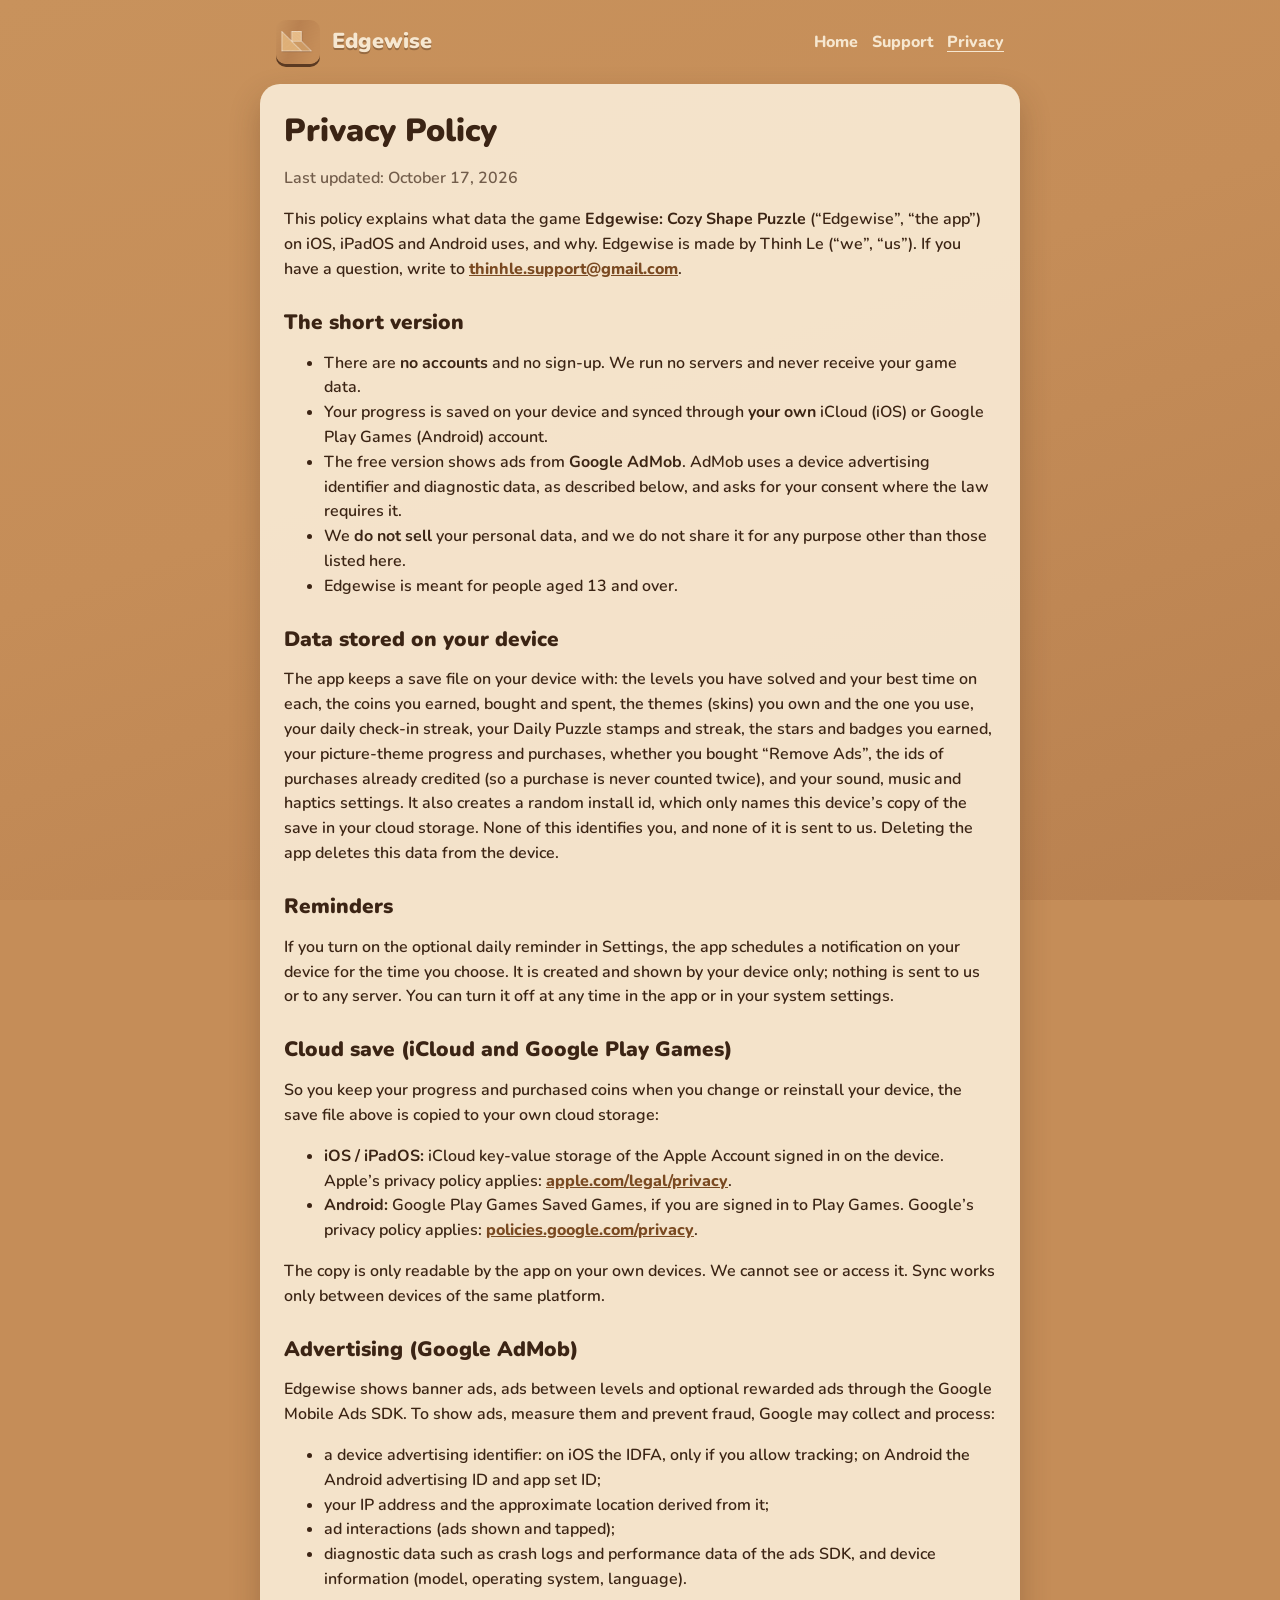
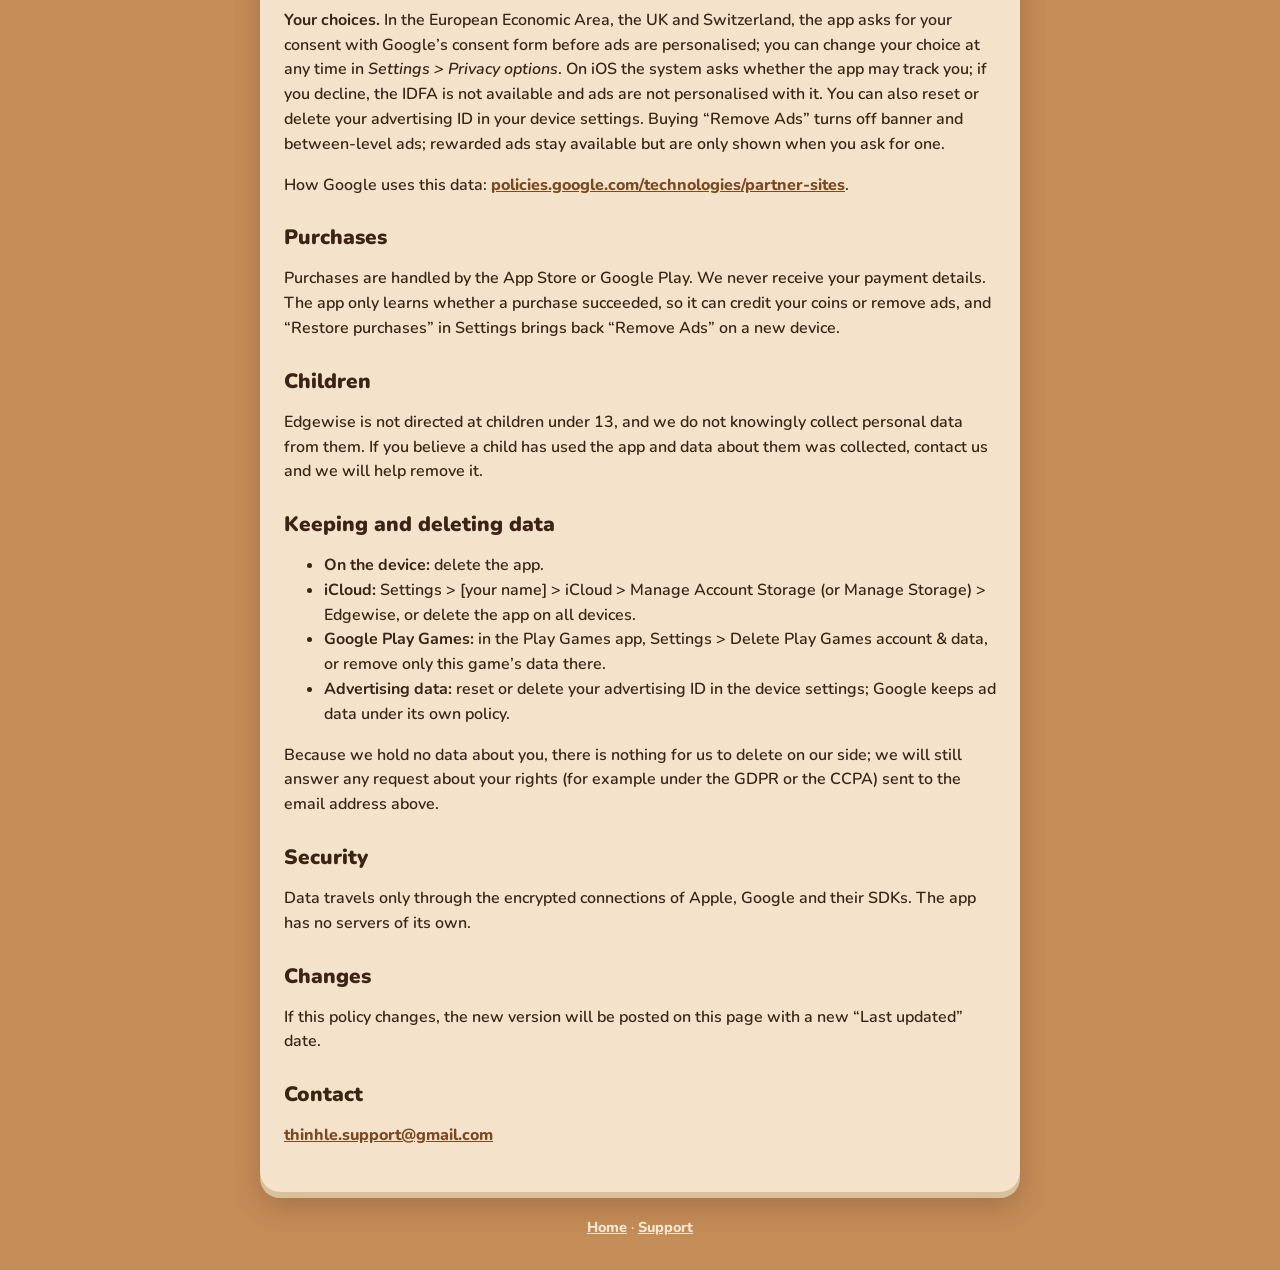
==== privacy.html @ 1b246bf4 "Edgewise site" ====
<!doctype html>
<html lang="en">
<head>
  <meta charset="utf-8">
  <meta name="viewport" content="width=device-width, initial-scale=1">
  <title>Privacy Policy · Edgewise</title>
  <meta name="description" content="How Edgewise: Cozy Shape Puzzle handles your data.">
  <link rel="icon" href="favicon.png">
  <link rel="preconnect" href="https://fonts.googleapis.com">
  <link rel="preconnect" href="https://fonts.gstatic.com" crossorigin>
  <link href="https://fonts.googleapis.com/css2?family=Nunito:wght@600;800;900&display=swap" rel="stylesheet">
  <link rel="stylesheet" href="style.css">
</head>
<body>
  <header>
    <a href="index.html"><img src="icon.png" alt=""><span class="name">Edgewise</span></a>
    <nav>
      <a href="index.html">Home</a>
      <a href="support.html">Support</a>
      <a href="privacy.html" aria-current="page">Privacy</a>
    </nav>
  </header>
  <main>
    <h1>Privacy Policy</h1>
    <p class="muted">Last updated: October 17, 2026</p>

    <p>This policy explains what data the game <strong>Edgewise: Cozy Shape Puzzle</strong> (“Edgewise”, “the app”) on iOS, iPadOS and Android uses, and why. Edgewise is made by <span data-owner="legal-name">Thinh Le</span> (“we”, “us”). If you have a question, write to <a href="mailto:thinhle.support@gmail.com">thinhle.support@gmail.com</a>.</p>

    <h2>The short version</h2>
    <ul>
      <li>There are <strong>no accounts</strong> and no sign-up. We run no servers and never receive your game data.</li>
      <li>Your progress is saved on your device and synced through <strong>your own</strong> iCloud (iOS) or Google Play Games (Android) account.</li>
      <li>The free version shows ads from <strong>Google AdMob</strong>. AdMob uses a device advertising identifier and diagnostic data, as described below, and asks for your consent where the law requires it.</li>
      <li>We <strong>do not sell</strong> your personal data, and we do not share it for any purpose other than those listed here.</li>
      <li>Edgewise is meant for people aged 13 and over.</li>
    </ul>

    <h2>Data stored on your device</h2>
    <p>The app keeps a save file on your device with: the levels you have solved and your best time on each, the coins you earned, bought and spent, the themes (skins) you own and the one you use, your daily check-in streak, your Daily Puzzle stamps and streak, the stars and badges you earned, your picture-theme progress and purchases, whether you bought “Remove Ads”, the ids of purchases already credited (so a purchase is never counted twice), and your sound, music and haptics settings. It also creates a random install id, which only names this device’s copy of the save in your cloud storage. None of this identifies you, and none of it is sent to us. Deleting the app deletes this data from the device.</p>

    <h2>Reminders</h2>
    <p>If you turn on the optional daily reminder in Settings, the app schedules a notification on your device for the time you choose. It is created and shown by your device only; nothing is sent to us or to any server. You can turn it off at any time in the app or in your system settings.</p>
    <h2>Cloud save (iCloud and Google Play Games)</h2>
    <p>So you keep your progress and purchased coins when you change or reinstall your device, the save file above is copied to your own cloud storage:</p>
    <ul>
      <li><strong>iOS / iPadOS:</strong> iCloud key-value storage of the Apple Account signed in on the device. Apple’s privacy policy applies: <a href="https://www.apple.com/legal/privacy/">apple.com/legal/privacy</a>.</li>
      <li><strong>Android:</strong> Google Play Games Saved Games, if you are signed in to Play Games. Google’s privacy policy applies: <a href="https://policies.google.com/privacy">policies.google.com/privacy</a>.</li>
    </ul>
    <p>The copy is only readable by the app on your own devices. We cannot see or access it. Sync works only between devices of the same platform.</p>

    <h2>Advertising (Google AdMob)</h2>
    <p>Edgewise shows banner ads, ads between levels and optional rewarded ads through the Google Mobile Ads SDK. To show ads, measure them and prevent fraud, Google may collect and process:</p>
    <ul>
      <li>a device advertising identifier: on iOS the IDFA, only if you allow tracking; on Android the Android advertising ID and app set ID;</li>
      <li>your IP address and the approximate location derived from it;</li>
      <li>ad interactions (ads shown and tapped);</li>
      <li>diagnostic data such as crash logs and performance data of the ads SDK, and device information (model, operating system, language).</li>
    </ul>
    <p><strong>Your choices.</strong> In the European Economic Area, the UK and Switzerland, the app asks for your consent with Google’s consent form before ads are personalised; you can change your choice at any time in <em>Settings &gt; Privacy options</em>. On iOS the system asks whether the app may track you; if you decline, the IDFA is not available and ads are not personalised with it. You can also reset or delete your advertising ID in your device settings. Buying “Remove Ads” turns off banner and between-level ads; rewarded ads stay available but are only shown when you ask for one.</p>
    <p>How Google uses this data: <a href="https://policies.google.com/technologies/partner-sites">policies.google.com/technologies/partner-sites</a>.</p>

    <!-- FIREBASE:BEGIN (off: Firebase is not enabled in this build, see docs/release/OWNER_STEPS.md)
    <h2>Analytics and remote settings (Google Firebase)</h2>
    <p>Edgewise uses Google Firebase Analytics to understand how the game is played (for example which levels are solved, hints used and purchases made), so we can balance the game. Firebase collects these app events together with an app instance id and device information (model, operating system, language, country). Collection follows the consent choices above, and is off where ads cannot be requested. We see only aggregated reports, never your identity. Firebase Remote Config downloads game settings (such as coin rewards) when the app starts. Google’s privacy information: <a href="https://firebase.google.com/support/privacy">firebase.google.com/support/privacy</a>.</p>
    FIREBASE:END -->

    <h2>Purchases</h2>
    <p>Purchases are handled by the App Store or Google Play. We never receive your payment details. The app only learns whether a purchase succeeded, so it can credit your coins or remove ads, and “Restore purchases” in Settings brings back “Remove Ads” on a new device.</p>

    <h2>Children</h2>
    <p>Edgewise is not directed at children under 13, and we do not knowingly collect personal data from them. If you believe a child has used the app and data about them was collected, contact us and we will help remove it.</p>

    <h2>Keeping and deleting data</h2>
    <ul>
      <li><strong>On the device:</strong> delete the app.</li>
      <li><strong>iCloud:</strong> Settings &gt; [your name] &gt; iCloud &gt; Manage Account Storage (or Manage Storage) &gt; Edgewise, or delete the app on all devices.</li>
      <li><strong>Google Play Games:</strong> in the Play Games app, Settings &gt; Delete Play Games account &amp; data, or remove only this game’s data there.</li>
      <li><strong>Advertising data:</strong> reset or delete your advertising ID in the device settings; Google keeps ad data under its own policy.</li>
    </ul>
    <p>Because we hold no data about you, there is nothing for us to delete on our side; we will still answer any request about your rights (for example under the GDPR or the CCPA) sent to the email address above.</p>

    <h2>Security</h2>
    <p>Data travels only through the encrypted connections of Apple, Google and their SDKs. The app has no servers of its own.</p>

    <h2>Changes</h2>
    <p>If this policy changes, the new version will be posted on this page with a new “Last updated” date.</p>

    <h2>Contact</h2>
    <p><a href="mailto:thinhle.support@gmail.com">thinhle.support@gmail.com</a></p>
  </main>
  <footer>
    <a href="index.html">Home</a> · <a href="support.html">Support</a>
  </footer>
</body>
</html>
---- style.css ----
/* Edgewise site: the app's Classic Wood skin (app/lib/skins/wood_skin.dart). */
:root {
  --table: #c58d58;
  --table-light: #c8925c;
  --table-dark: #b98150;
  --tray: #5b3a22;
  --text: #f6e7d0;
  --surface: #f6e7d0;
  --surface-shadow: #d8c09a;
  --ink: #3b2414;
  --button: #8a5a33;
  --accent: #e9a24a;
  --done: #4f8a3a;
}

* { box-sizing: border-box; }

html { -webkit-text-size-adjust: 100%; }

body {
  margin: 0;
  min-height: 100vh;
  font-family: "Nunito", system-ui, -apple-system, "Segoe UI", sans-serif;
  font-weight: 600;
  line-height: 1.55;
  color: var(--ink);
  background-color: var(--table);
  background-image: linear-gradient(160deg, var(--table-light), var(--table) 45%, var(--table-dark));
  background-attachment: fixed;
}

header {
  display: flex;
  align-items: center;
  gap: 12px;
  max-width: 760px;
  margin: 0 auto;
  padding: 20px 16px 8px;
}

header a { display: flex; align-items: center; gap: 12px; color: var(--text); text-decoration: none; }
header img { width: 44px; height: 44px; border-radius: 10px; box-shadow: 0 3px 0 var(--tray); }
header .name { font-weight: 900; font-size: 1.35rem; text-shadow: 0 2px 0 rgba(59, 36, 20, .35); }

nav { margin-left: auto; display: flex; gap: 14px; flex-wrap: wrap; justify-content: flex-end; }
nav a { color: var(--text); font-weight: 800; text-decoration: none; }
nav a:hover, nav a[aria-current="page"] { text-decoration: underline; text-underline-offset: 4px; }

main {
  max-width: 760px;
  margin: 12px auto 24px;
  padding: 28px 24px;
  background: rgba(246, 231, 208, .96);
  border-radius: 20px;
  box-shadow: 0 6px 0 var(--surface-shadow), 0 14px 30px rgba(59, 36, 20, .25);
}

@media (max-width: 800px) {
  main { margin: 12px 16px 24px; padding: 22px 18px; }
}

h1, h2, h3 { font-weight: 900; line-height: 1.2; color: var(--ink); }
h1 { font-size: 2rem; margin: 0 0 8px; }
h2 { font-size: 1.3rem; margin: 28px 0 8px; }
h3 { font-size: 1.05rem; margin: 20px 0 6px; }

p, li { font-size: 1rem; }
a { color: #7a4a22; font-weight: 800; }
.muted { color: rgba(59, 36, 20, .7); }

.hero { text-align: center; }
.hero img { width: 128px; height: 128px; border-radius: 28px; box-shadow: 0 6px 0 var(--tray); }
.hero .tagline { font-size: 1.15rem; margin: 4px 0 20px; }

.buttons { display: flex; flex-wrap: wrap; gap: 12px; justify-content: center; margin: 20px 0 8px; }
.button {
  display: inline-block;
  padding: 12px 22px;
  border-radius: 14px;
  background: var(--button);
  color: var(--text);
  font-weight: 900;
  text-decoration: none;
  box-shadow: 0 4px 0 var(--tray);
}
.button:hover { filter: brightness(1.08); }

.features { display: grid; grid-template-columns: repeat(auto-fit, minmax(150px, 1fr)); gap: 14px; margin-top: 24px; }
.features div { background: #fff; border-radius: 14px; padding: 14px 16px; box-shadow: 0 3px 0 var(--surface-shadow); }
.features h3 { margin-top: 0; }
.features p { margin: 0; }


footer { text-align: center; color: var(--text); padding: 0 16px 32px; font-size: .9rem; }
footer a { color: var(--text); }
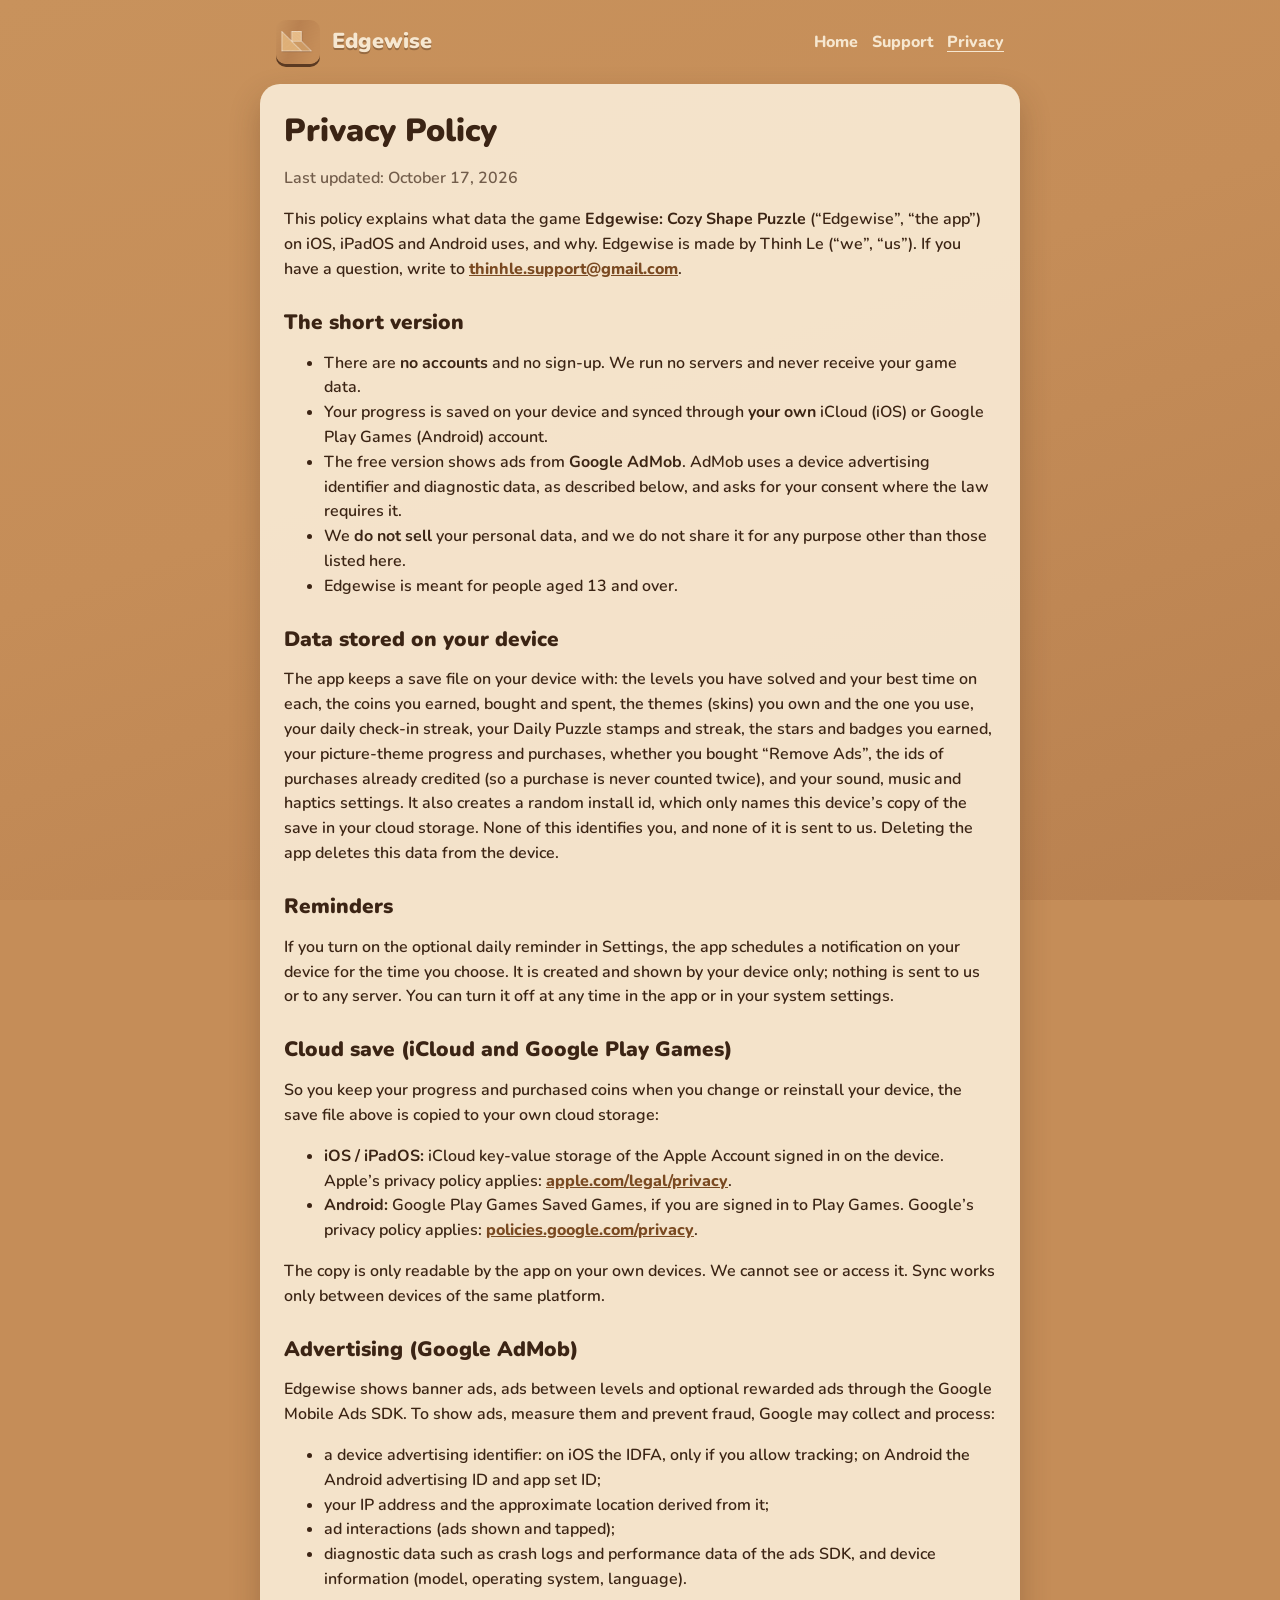
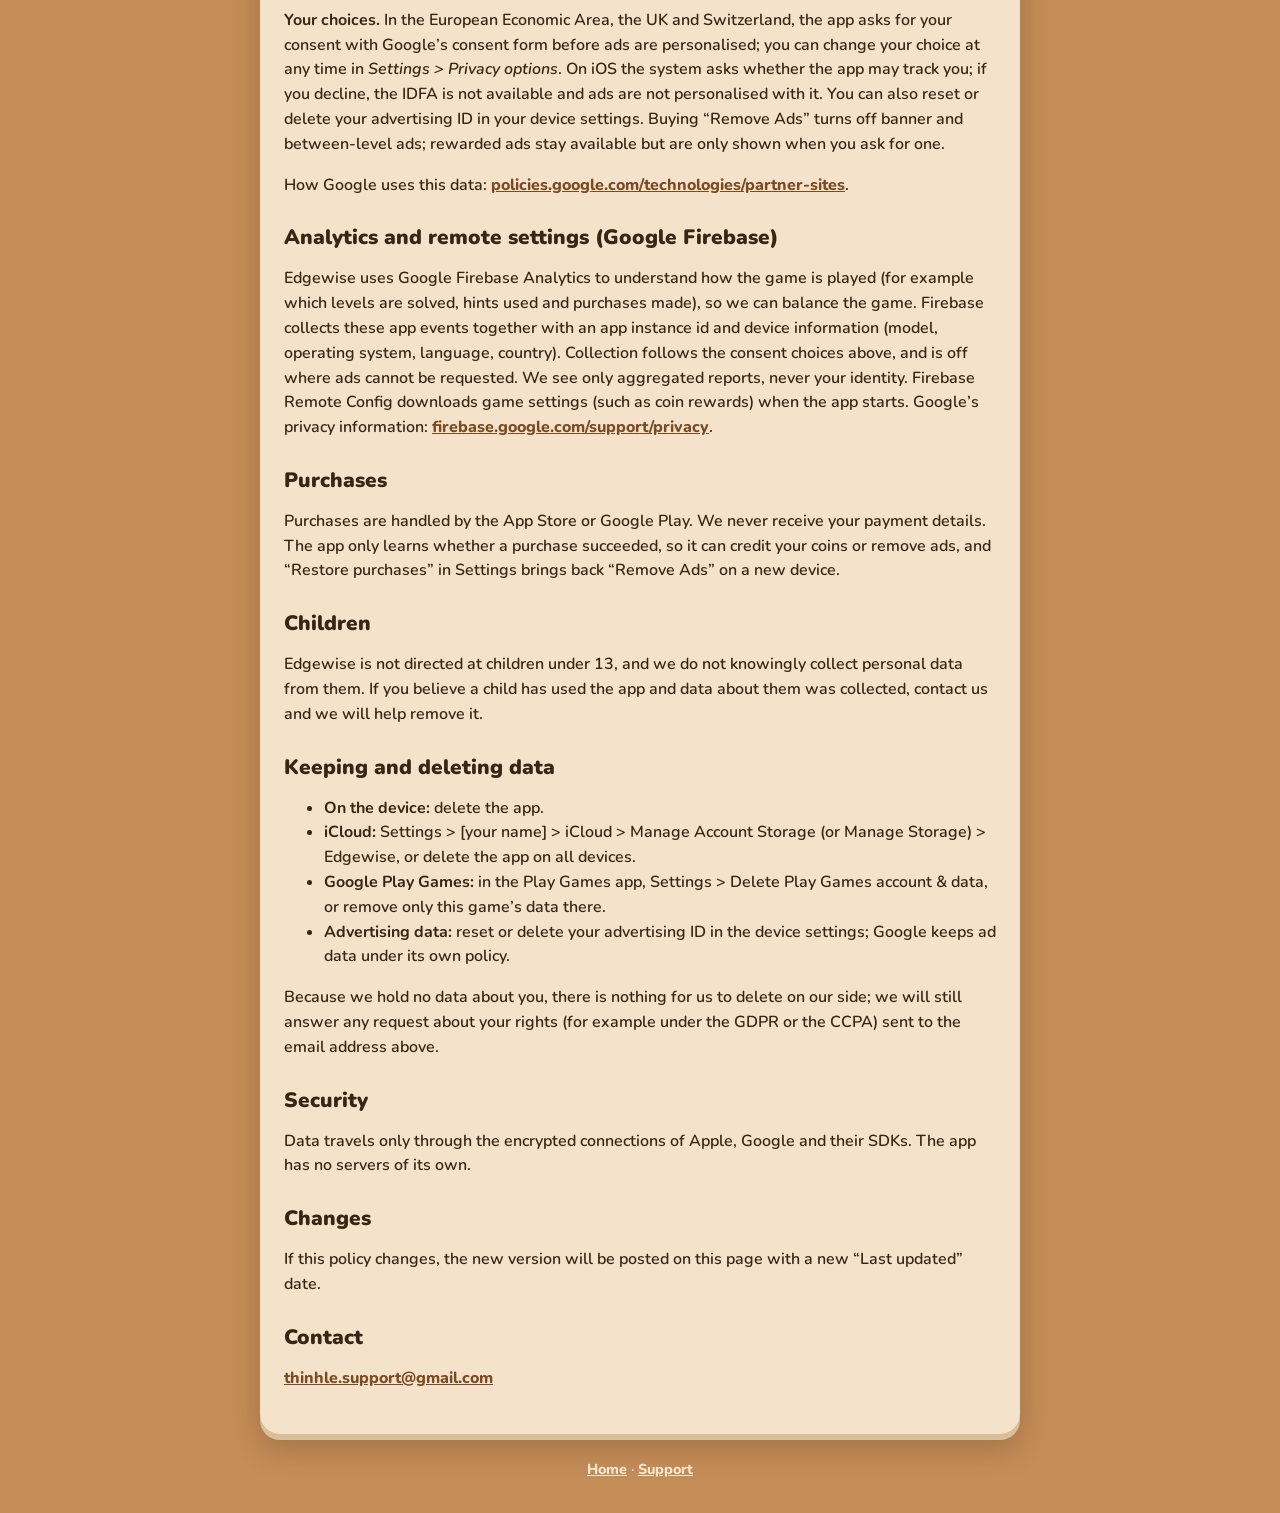
==== commit 5863e61b: "Privacy: Firebase Analytics section" ====
--- a/privacy.html
+++ b/privacy.html
@@ -59,10 +59,10 @@
     <p><strong>Your choices.</strong> In the European Economic Area, the UK and Switzerland, the app asks for your consent with Google’s consent form before ads are personalised; you can change your choice at any time in <em>Settings &gt; Privacy options</em>. On iOS the system asks whether the app may track you; if you decline, the IDFA is not available and ads are not personalised with it. You can also reset or delete your advertising ID in your device settings. Buying “Remove Ads” turns off banner and between-level ads; rewarded ads stay available but are only shown when you ask for one.</p>
     <p>How Google uses this data: <a href="https://policies.google.com/technologies/partner-sites">policies.google.com/technologies/partner-sites</a>.</p>
 
-    <!-- FIREBASE:BEGIN (off: Firebase is not enabled in this build, see docs/release/OWNER_STEPS.md)
+    <!-- FIREBASE:BEGIN -->
     <h2>Analytics and remote settings (Google Firebase)</h2>
     <p>Edgewise uses Google Firebase Analytics to understand how the game is played (for example which levels are solved, hints used and purchases made), so we can balance the game. Firebase collects these app events together with an app instance id and device information (model, operating system, language, country). Collection follows the consent choices above, and is off where ads cannot be requested. We see only aggregated reports, never your identity. Firebase Remote Config downloads game settings (such as coin rewards) when the app starts. Google’s privacy information: <a href="https://firebase.google.com/support/privacy">firebase.google.com/support/privacy</a>.</p>
-    FIREBASE:END -->
+    <!-- FIREBASE:END -->
 
     <h2>Purchases</h2>
     <p>Purchases are handled by the App Store or Google Play. We never receive your payment details. The app only learns whether a purchase succeeded, so it can credit your coins or remove ads, and “Restore purchases” in Settings brings back “Remove Ads” on a new device.</p>
